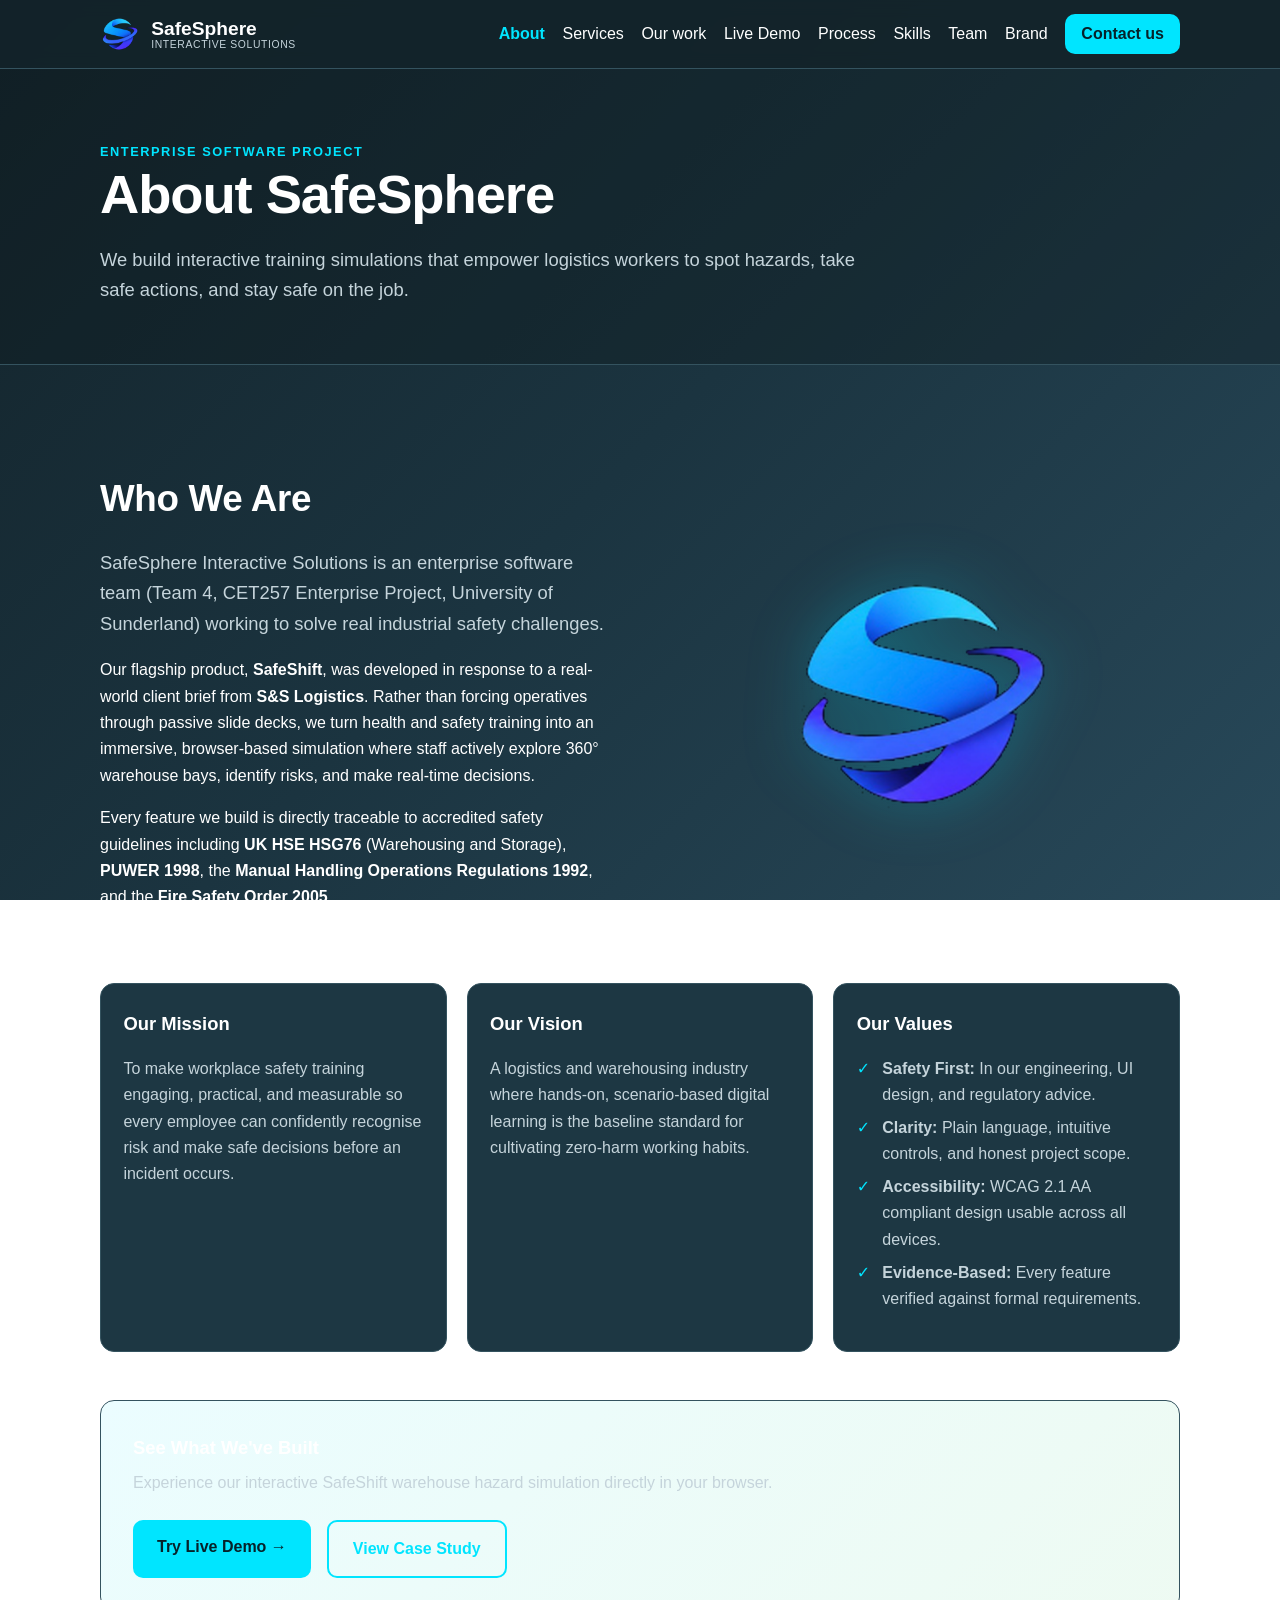
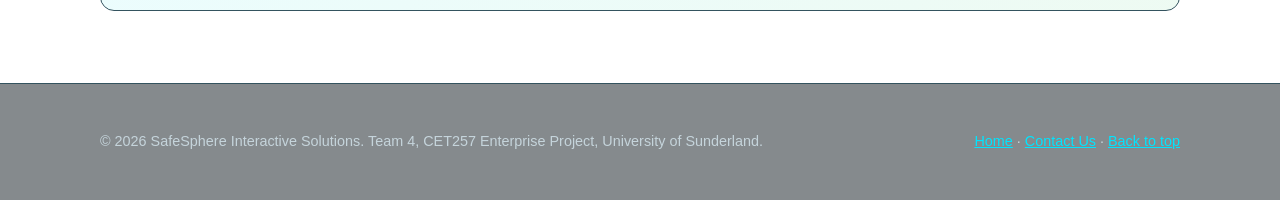
==== about.html @ 404e3660 "Add SafeSphere website and Vercel deployment configuration" ====
<!DOCTYPE html>
<html lang="en">
<head>
  <meta charset="utf-8">
  <meta name="viewport" content="width=device-width, initial-scale=1">
  <title>About Us · SafeSphere Interactive Solutions</title>
  <meta name="description" content="SafeSphere Interactive Solutions is a student software engineering team at the University of Sunderland building practical, browser-based safety training software.">
  <link rel="icon" type="image/svg+xml" href="favicon.svg">
  <link rel="icon" type="image/png" href="favicon.png">
  <link rel="stylesheet" href="styles.css?v=20261014_06">
</head>
<body>
  <a class="skip" href="#main">Skip to main content</a>

  <header class="site-header">
    <div class="wrap bar">
      <a class="brand" href="index.html" aria-label="SafeSphere Interactive Solutions, home">
        <img src="logo.png" alt="SafeSphere Logo" width="40" height="40">
        <span><strong>SafeSphere</strong><small>Interactive Solutions</small></span>
      </a>
      <button class="menu-btn" aria-expanded="false" aria-controls="nav">Menu</button>
      <nav id="nav" aria-label="Primary">
        <ul>
          <li><a href="about.html" class="active" aria-current="page">About</a></li>
          <li><a href="services.html">Services</a></li>
          <li><a href="work.html">Our work</a></li>
          <li><a href="demo.html">Live Demo</a></li>
          <li><a href="process.html">Process</a></li>
          <li><a href="skills.html">Skills</a></li>
          <li><a href="team.html">Team</a></li>
          <li><a href="brand.html">Brand</a></li>
          <li><a class="btn btn-sm" href="contact.html">Contact us</a></li>
        </ul>
      </nav>
    </div>
  </header>

  <main id="main">
    <div class="page-hero">
      <div class="wrap">
        <p class="eyebrow">Enterprise Software Project</p>
        <h1>About SafeSphere</h1>
        <p class="lead narrow">We build interactive training simulations that empower logistics workers to spot hazards, take safe actions, and stay safe on the job.</p>
      </div>
    </div>

    <section class="section">
      <div class="wrap">
        <div class="grid two" style="align-items:center;gap:3rem;">
          <div>
            <h2>Who We Are</h2>
            <p class="lead">SafeSphere Interactive Solutions is an enterprise software team (Team 4, CET257 Enterprise Project, University of Sunderland) working to solve real industrial safety challenges.</p>
            <p>Our flagship product, <strong>SafeShift</strong>, was developed in response to a real-world client brief from <strong>S&amp;S Logistics</strong>. Rather than forcing operatives through passive slide decks, we turn health and safety training into an immersive, browser-based simulation where staff actively explore 360° warehouse bays, identify risks, and make real-time decisions.</p>
            <p>Every feature we build is directly traceable to accredited safety guidelines including <strong>UK HSE HSG76</strong> (Warehousing and Storage), <strong>PUWER 1998</strong>, the <strong>Manual Handling Operations Regulations 1992</strong>, and the <strong>Fire Safety Order 2005</strong>.</p>
          </div>
          <div style="text-align:center;">
            <img src="logo.png" alt="SafeSphere 360 Logo" width="280" height="280" style="filter:drop-shadow(0 0 30px rgba(0,229,255,0.25));">
          </div>
        </div>

        <div class="grid three" style="margin-top:3.5rem;">
          <article class="card">
            <h3>Our Mission</h3>
            <p>To make workplace safety training engaging, practical, and measurable so every employee can confidently recognise risk and make safe decisions before an incident occurs.</p>
          </article>
          <article class="card">
            <h3>Our Vision</h3>
            <p>A logistics and warehousing industry where hands-on, scenario-based digital learning is the baseline standard for cultivating zero-harm working habits.</p>
          </article>
          <article class="card">
            <h3>Our Values</h3>
            <ul class="tick">
              <li><strong>Safety First:</strong> In our engineering, UI design, and regulatory advice.</li>
              <li><strong>Clarity:</strong> Plain language, intuitive controls, and honest project scope.</li>
              <li><strong>Accessibility:</strong> WCAG 2.1 AA compliant design usable across all devices.</li>
              <li><strong>Evidence-Based:</strong> Every feature verified against formal requirements.</li>
            </ul>
          </article>
        </div>

        <div class="card" style="margin-top:3rem;padding:2rem;background:linear-gradient(135deg,rgba(0,229,255,0.08),rgba(34,197,94,0.08));border:1.5px solid var(--line);">
          <div style="display:flex;justify-content:space-between;align-items:center;flex-wrap:wrap;gap:1.5rem;">
            <div>
              <h3 style="margin:0 0 .4rem;">See What We've Built</h3>
              <p style="margin:0;color:var(--muted);">Experience our interactive SafeShift warehouse hazard simulation directly in your browser.</p>
            </div>
            <div style="display:flex;gap:1rem;">
              <a href="demo.html" class="btn">Try Live Demo &rarr;</a>
              <a href="work.html" class="btn btn-ghost">View Case Study</a>
            </div>
          </div>
        </div>
      </div>
    </section>
  </main>

  <footer class="site-footer">
    <div class="wrap foot">
      <p>&copy; <span id="year">2026</span> SafeSphere Interactive Solutions. Team 4, CET257 Enterprise Project, University of Sunderland.</p>
      <p><a href="index.html">Home</a> · <a href="contact.html">Contact Us</a> · <a href="#top">Back to top</a></p>
    </div>
  </footer>

  <script src="script.js?v=20261014_06"></script>
</body>
</html>
---- styles.css ----
:root{
  --canvas:#13232a; --mid:#1b3440; --end:#28495a;
  --surface:#1d3743; --raised:#244552; --line:#34535f;
  --fg:#fff; --muted:#c5d4db;
  --accent:#00e5ff; --accent-h:#70efff; --on-accent:#06222a;
  --red:#e5484d;
  --font:"Helvetica Neue",Helvetica,Arial,system-ui,sans-serif;
  --max:1120px;
}
*{box-sizing:border-box}
html{scroll-behavior:smooth;scroll-padding-top:5rem}
body{margin:0;font-family:var(--font);line-height:1.65;color:var(--fg);
  background:linear-gradient(135deg,var(--canvas),var(--mid) 50%,var(--end)) fixed}
img{max-width:100%;height:auto}
a{color:var(--accent)}
a:hover{color:var(--accent-h)}
:focus-visible{outline:3px solid var(--accent);outline-offset:3px}
.wrap{max-width:var(--max);margin:0 auto;padding:0 1.25rem}
.narrow{max-width:760px}
.sr{position:absolute;width:1px;height:1px;overflow:hidden;clip:rect(0 0 0 0)}
.skip{position:absolute;left:-999px;top:0;background:var(--accent);color:var(--on-accent);padding:.75rem 1rem;z-index:100}
.skip:focus{left:0}

.site-header{position:sticky;top:0;z-index:50;background:rgba(19,35,42,.92);backdrop-filter:blur(8px);border-bottom:1px solid var(--line)}
.bar{display:flex;align-items:center;justify-content:space-between;min-height:68px;gap:1rem}
.brand{display:flex;align-items:center;gap:.7rem;text-decoration:none;color:var(--fg)}
.brand span{display:flex;flex-direction:column;line-height:1.1}
.brand strong{font-size:1.2rem}
.brand small{font-size:.65rem;letter-spacing:.06em;color:var(--muted);text-transform:uppercase}
nav ul{display:flex;gap:1.1rem;align-items:center;list-style:none;margin:0;padding:0}
nav a{color:var(--fg);text-decoration:none;font-weight:500;transition:color .15s}
nav a:hover{color:var(--accent)}
nav a.active,nav a[aria-current="page"]{color:var(--accent)!important;font-weight:700}
.menu-btn{display:none;background:none;border:1px solid var(--line);color:var(--fg);padding:.5rem .9rem;border-radius:8px;font:inherit;cursor:pointer}
.page-hero{padding:4.5rem 0 2.5rem;border-bottom:1px solid var(--line);background:rgba(12,23,28,.35)}
.page-hero h1{margin:.2rem 0 .6rem}

.btn{display:inline-block;background:var(--accent);color:var(--on-accent)!important;font:inherit;font-weight:700;padding:.85rem 1.5rem;border-radius:10px;border:0;text-decoration:none;cursor:pointer;transition:transform .15s,background .15s}
.btn:hover{background:var(--accent-h);transform:translateY(-1px)}
.btn-ghost{background:transparent;color:var(--accent)!important;border:2px solid var(--accent)}
.btn-ghost:hover{background:rgba(0,229,255,.1)}
.btn-sm{padding:.45rem 1rem}

.hero{padding:5rem 0 4rem}
.hero-grid{display:grid;grid-template-columns:1.4fr 1fr;gap:3rem;align-items:center}
h1{font-size:clamp(2rem,5vw,3.4rem);line-height:1.12;margin:.3rem 0 1rem;letter-spacing:-.02em}
.hl{color:var(--accent)}
.eyebrow{text-transform:uppercase;letter-spacing:.12em;font-size:.8rem;font-weight:700;color:var(--accent);margin:0}
.lead{font-size:1.15rem;color:var(--muted)}
.actions{display:flex;gap:1rem;flex-wrap:wrap;margin:1.6rem 0}
.chips{display:flex;gap:.6rem;flex-wrap:wrap;list-style:none;padding:0;margin:0}
.chips li{border:1px solid var(--line);border-radius:999px;padding:.3rem .9rem;font-size:.85rem;color:var(--muted)}
.hero-art{display:flex;justify-content:center}
.hero-art img{width:min(320px,80%);filter:drop-shadow(0 0 40px rgba(0,229,255,.35))}

.section{padding:4.5rem 0}
.section.alt{background:rgba(12,23,28,.35)}
h2{font-size:clamp(1.6rem,3.5vw,2.3rem);margin:0 0 1rem;letter-spacing:-.01em}
h3{margin:.2rem 0 .5rem;font-size:1.15rem}
.grid{display:grid;gap:1.25rem;margin-top:2rem}
.grid.two{grid-template-columns:repeat(2,1fr)}
.grid.three{grid-template-columns:repeat(3,1fr)}
.grid.four{grid-template-columns:repeat(4,1fr)}
.card{background:var(--surface);border:1px solid var(--line);border-radius:14px;padding:1.4rem;transition:transform .2s,border-color .2s}
.card:hover{transform:translateY(-3px);border-color:var(--accent)}
.card p,.card li{color:var(--muted)}
.tick{list-style:none;padding:0}
.tick li{padding-left:1.6rem;position:relative;margin:.4rem 0}
.tick li::before{content:"\2713";position:absolute;left:0;color:var(--accent);font-weight:700}
.note{font-size:.9rem;color:var(--muted)}

.case{display:grid;grid-template-columns:1.6fr 1fr;gap:2rem;margin-top:1.5rem;align-items:start}
dl{margin:0}dt{font-weight:700;margin-top:.8rem}dd{margin:0;color:var(--muted)}

.steps{list-style:none;counter-reset:s;display:grid;grid-template-columns:repeat(5,1fr);gap:1rem;padding:0;margin-top:2rem}
.steps li{counter-increment:s;background:var(--surface);border:1px solid var(--line);border-radius:14px;padding:1.2rem}
.steps li::before{content:counter(s);display:grid;place-items:center;width:2rem;height:2rem;border-radius:50%;background:var(--accent);color:var(--on-accent);font-weight:700;margin-bottom:.6rem}
.steps p{color:var(--muted);font-size:.92rem;margin:0}

.pills{list-style:none;display:flex;flex-wrap:wrap;gap:.5rem;padding:0;margin:0}
.pills li{background:var(--raised);padding:.3rem .8rem;border-radius:999px;font-size:.88rem;color:var(--fg)}
.person{text-align:center}
.avatar{width:72px;height:72px;border-radius:50%;background:var(--raised);border:2px solid var(--accent);display:grid;place-items:center;margin:0 auto .8rem;font-weight:700}
.role{color:var(--accent)!important;font-weight:600}
.logo-demo{background:var(--canvas);border-radius:12px;display:grid;place-items:center;padding:1.2rem;margin-bottom:1rem}
.swatches{list-style:none;padding:0;display:grid;gap:.5rem}
.swatches li{display:flex;align-items:center;gap:.8rem;color:var(--fg)}
.swatches span{width:34px;height:34px;border-radius:8px;flex:none}
code{background:#0f1d24;padding:.1rem .4rem;border-radius:4px;color:var(--muted)}

.cta{text-align:center}
.cta .wrap{margin:0 auto}
.form{display:grid;gap:.4rem;text-align:left;margin:1.5rem 0}
.form label{font-weight:600;margin-top:.6rem}
.form input,.form textarea{background:#0f1d24;border:1px solid #7f9ca8;color:var(--fg);padding:.8rem;border-radius:8px;font:inherit}
.form .btn{margin-top:1rem;justify-self:start}

/* --- Interactive Demo & Simulator Styles --- */
.demo-wrapper{background:var(--surface);border:1px solid var(--line);border-radius:18px;overflow:hidden;margin-top:2rem;box-shadow:0 16px 40px rgba(0,0,0,.4)}
.demo-header-bar{display:flex;justify-content:space-between;align-items:center;flex-wrap:wrap;gap:1rem;padding:1rem 1.4rem;background:var(--raised);border-bottom:1px solid var(--line)}
.demo-tabs{display:flex;gap:.5rem;flex-wrap:wrap}
.demo-tab-btn{background:transparent;color:var(--muted);border:1px solid var(--line);padding:.5rem 1rem;border-radius:8px;font:inherit;font-weight:600;cursor:pointer;display:inline-flex;align-items:center;gap:.4rem;transition:all .15s ease;user-select:none}
.demo-tab-btn *{pointer-events:none}
.demo-tab-btn:hover{color:var(--fg);border-color:var(--accent)}
.demo-tab-btn.active{background:var(--accent);color:var(--on-accent);border-color:var(--accent)}
.demo-status-pill{display:inline-flex;align-items:center;gap:.5rem;font-size:.85rem;color:var(--muted);background:var(--canvas);padding:.35rem .85rem;border-radius:999px;border:1px solid var(--line)}
.demo-status-dot{width:8px;height:8px;border-radius:50%;background:#22c55e;box-shadow:0 0 8px #22c55e}
.demo-content-area{padding:1.4rem}
.demo-view{display:none}
.demo-view.active{display:block;animation:fadeIn .3s ease}

/* Simulator View */
.sim-viewport{position:relative;background:#081116;border-radius:14px;overflow:hidden;border:1px solid var(--line)}
.sim-hud{display:flex;justify-content:space-between;align-items:center;flex-wrap:wrap;gap:1rem;padding:.85rem 1.25rem;background:rgba(19,35,42,.95);border-bottom:1px solid var(--line)}
.sim-metrics{display:flex;gap:1.4rem;align-items:center;flex-wrap:wrap}
.sim-metric-item{font-size:.9rem;color:var(--muted)}
.sim-metric-item strong{color:var(--accent);font-size:1.15rem;margin-left:.25rem}
.sim-reset-btn{background:transparent;color:var(--muted);border:1px solid var(--line);padding:.35rem .85rem;border-radius:6px;font:inherit;font-size:.85rem;cursor:pointer;transition:all .15s}
.sim-reset-btn:hover{color:var(--fg);border-color:var(--accent)}
.sim-stage{position:relative;width:100%;max-width:880px;margin:0 auto;aspect-ratio:800/450;overflow:hidden;border-radius:10px}
.sim-stage svg{width:100%;height:100%;display:block}
.hotspot-group{cursor:pointer;transition:transform .2s ease;pointer-events:all}
.hotspot-group *{pointer-events:all}
.hotspot-group:hover{transform:scale(1.15)}
.hotspot-group:focus-visible{outline:3px solid var(--accent);outline-offset:4px}
.hotspot-pulse{animation:pulse-hazard 2s infinite;transform-origin:center}
@keyframes pulse-hazard{
  0%{r:16;opacity:.85}
  50%{r:26;opacity:.25}
  100%{r:34;opacity:0}
}
.hotspot-group.resolved .hotspot-pulse{display:none}
.hotspot-group.resolved .hotspot-core{fill:#22c55e!important;stroke:#15803d!important}
.hotspot-group.resolved .hotspot-icon{fill:#fff}

/* HTML Hotspot Overlays on Warehouse Scene */
.hotspots-overlay{position:absolute;top:0;left:0;width:100%;height:100%;pointer-events:none}
.scene-hotspot-btn{position:absolute;transform:translate(-50%,-50%);width:42px;height:42px;border-radius:50%;background:var(--red);border:2.5px solid #fff;color:#fff;font-weight:900;font-size:1.05rem;display:grid;place-items:center;cursor:pointer;pointer-events:all;box-shadow:0 0 18px rgba(229,72,77,.85);transition:transform .2s,background .2s,box-shadow .2s;z-index:8;padding:0;font-family:var(--font)}
.scene-hotspot-btn:hover{transform:translate(-50%,-50%) scale(1.22);box-shadow:0 0 26px rgba(229,72,77,1)}
.scene-hotspot-btn:focus-visible{outline:3px solid var(--accent);outline-offset:3px}
.scene-hotspot-btn .hotspot-pulse-ring{position:absolute;top:-8px;left:-8px;right:-8px;bottom:-8px;border-radius:50%;border:2px solid var(--red);animation:pulse-ring-css 1.8s infinite;pointer-events:none}
@keyframes pulse-ring-css{0%{transform:scale(.8);opacity:1}100%{transform:scale(1.7);opacity:0}}
.scene-hotspot-btn.resolved{background:#22c55e!important;border-color:#fff!important;box-shadow:0 0 14px rgba(34,197,94,.7)!important}
.scene-hotspot-btn.resolved .hotspot-pulse-ring{display:none!important}

/* Quick Hazard Select Grid */
.hazard-select-grid{display:grid;grid-template-columns:repeat(4,1fr);gap:.6rem;padding:.85rem 1.25rem;background:var(--raised);border-bottom:1px solid var(--line)}
.hazard-select-card{background:var(--surface);border:1.5px solid var(--line);color:var(--fg);padding:.75rem .85rem;border-radius:10px;text-align:left;cursor:pointer;display:flex;flex-direction:column;gap:.25rem;transition:all .15s ease;font:inherit;position:relative}
.hazard-select-card:hover{border-color:var(--accent);background:#254857;transform:translateY(-2px)}
.hazard-select-card.active{border-color:var(--accent);box-shadow:0 0 0 2px var(--accent);background:#254857}
.hazard-select-card.resolved{border-color:#22c55e!important;background:rgba(34,197,94,.14)!important}
.hazard-card-head{display:flex;justify-content:space-between;align-items:center}
.hazard-select-card .hazard-icon{font-size:.85rem;font-weight:700;color:var(--accent)}
.hazard-select-card.resolved .hazard-icon{color:#86efac!important}
.hazard-badge{font-size:.68rem;padding:.15rem .45rem;border-radius:4px;background:rgba(0,229,255,.15);color:var(--accent);border:1px solid rgba(0,229,255,.3);font-weight:700;letter-spacing:.04em;text-transform:uppercase}
.hazard-select-card.resolved .hazard-badge{background:rgba(34,197,94,.2);color:#86efac;border-color:rgba(34,197,94,.4)}
.hazard-select-card .hazard-name{font-size:.88rem;font-weight:600;line-height:1.2}
.hazard-select-card .hazard-sub{font-size:.73rem;color:var(--muted)}
.hazard-select-card .hazard-action-hint{font-size:.72rem;color:var(--accent);font-weight:600;margin-top:.15rem}

/* Centered Hazard Inspection Modal Dialog */
.sim-drawer{position:absolute;top:0;left:0;right:0;bottom:0;z-index:50;display:flex;align-items:center;justify-content:center;padding:1.2rem;opacity:0;pointer-events:none;visibility:hidden;transition:opacity .22s ease,visibility .22s ease}
.sim-drawer.open{opacity:1!important;pointer-events:all!important;visibility:visible!important}
.drawer-backdrop{position:absolute;top:0;left:0;width:100%;height:100%;background:rgba(7,16,21,.85);backdrop-filter:blur(8px);-webkit-backdrop-filter:blur(8px)}
.sim-drawer-modal{position:relative;z-index:2;width:100%;max-width:620px;max-height:94%;overflow-y:auto;background:#0f1f26;border:1.5px solid var(--accent);border-radius:14px;padding:1.6rem 1.8rem;box-shadow:0 24px 60px rgba(0,0,0,.85),0 0 35px rgba(0,229,255,.2);transform:scale(.94);transition:transform .22s cubic-bezier(.16,1,.3,1)}
.sim-drawer.open .sim-drawer-modal{transform:scale(1)}
.drawer-badge{display:inline-block;background:rgba(0,229,255,.15);color:var(--accent);font-size:.75rem;font-weight:700;letter-spacing:.06em;text-transform:uppercase;padding:.2rem .55rem;border-radius:4px;margin-bottom:.4rem;border:1px solid rgba(0,229,255,.3)}
.drawer-header{display:flex;justify-content:space-between;align-items:flex-start;gap:1rem;margin-bottom:.4rem}
.drawer-title{margin:0;font-size:1.25rem;color:var(--fg);line-height:1.3}
.drawer-close{background:rgba(255,255,255,.08);border:1px solid var(--line);color:var(--fg);font-size:1.4rem;cursor:pointer;width:34px;height:34px;border-radius:50%;display:grid;place-items:center;line-height:1;transition:all .15s;flex-shrink:0}
.drawer-close:hover{background:var(--accent);color:var(--on-accent);border-color:var(--accent)}
.drawer-reg{font-size:.85rem;color:var(--accent);margin:0 0 .6rem;font-weight:600}
.drawer-desc{font-size:.95rem;color:var(--muted);margin:0 0 1rem;line-height:1.5}
.drawer-prompt-title{font-size:.85rem;text-transform:uppercase;letter-spacing:.05em;color:var(--fg);margin:1.1rem 0 .5rem;font-weight:700}
.drawer-options{display:grid;gap:.65rem;margin:.6rem 0}
.drawer-opt-btn{display:flex;align-items:flex-start;gap:.9rem;text-align:left;background:#142730;border:1.5px solid #284b5c;color:#ffffff!important;padding:.95rem 1.2rem;border-radius:10px;font:inherit;font-size:.95rem;cursor:pointer;transition:all .18s cubic-bezier(.16,1,.3,1);line-height:1.4;width:100%}
.drawer-opt-btn .opt-letter{display:inline-grid;place-items:center;width:28px;height:28px;min-width:28px;border-radius:50%;background:#0c1a21;border:1.5px solid #3d687c;font-size:.85rem;font-weight:800;color:var(--accent);flex-shrink:0;margin-top:1px}
.drawer-opt-btn .opt-text{flex:1;color:#ffffff!important;font-weight:500}
.drawer-opt-btn:hover:not(:disabled){border-color:var(--accent);background:#1c3947;transform:translateX(3px);box-shadow:0 4px 14px rgba(0,229,255,.15)}
.drawer-opt-btn:hover:not(:disabled) .opt-letter{background:var(--accent);color:var(--on-accent);border-color:var(--accent)}
.drawer-opt-btn.opt-correct{border-color:#22c55e!important;background:rgba(34,197,94,.2)!important;color:#ffffff!important;box-shadow:0 0 16px rgba(34,197,94,.3)!important}
.drawer-opt-btn.opt-correct .opt-letter{background:#22c55e!important;color:#fff!important;border-color:#22c55e!important}
.drawer-opt-btn.opt-incorrect{border-color:var(--red)!important;background:rgba(229,72,77,.18)!important;color:#ffffff!important;box-shadow:0 0 16px rgba(229,72,77,.3)!important}
.drawer-opt-btn.opt-incorrect .opt-letter{background:var(--red)!important;color:#fff!important;border-color:var(--red)!important}
.drawer-opt-btn:disabled:not(.opt-correct):not(.opt-incorrect){opacity:.55;cursor:default}
.drawer-feedback{margin-top:.9rem;padding:.9rem 1.1rem;border-radius:8px;font-size:.92rem;display:none}
.drawer-feedback.correct{display:block;background:rgba(34,197,94,.18);border:1px solid #22c55e;color:#86efac}
.drawer-feedback.incorrect{display:block;background:rgba(229,72,77,.18);border:1px solid var(--red);color:#fca5a5}
.drawer-footer{display:flex;justify-content:space-between;align-items:center;margin-top:1.1rem;padding-top:.85rem;border-top:1px solid var(--line)}
.sim-hint{font-size:.85rem;color:var(--muted);display:flex;align-items:center;gap:.4rem;padding:.6rem 1rem;background:rgba(0,229,255,.07);border-top:1px solid var(--line)}

/* Completion Banner */
.sim-completion-banner{display:none;background:linear-gradient(135deg,rgba(0,229,255,.15),rgba(34,197,94,.15));border:2px solid var(--accent);border-radius:12px;padding:1.4rem;text-align:center;margin-top:1.2rem;animation:fadeIn .4s ease}
.sim-completion-banner.show{display:block}

/* Dashboard View */
.dash-kpis{display:grid;grid-template-columns:repeat(4,1fr);gap:1rem;margin-bottom:1.4rem}
.dash-kpi{background:var(--raised);border:1px solid var(--line);border-radius:12px;padding:1.1rem}
.dash-kpi-val{font-size:1.75rem;font-weight:700;color:var(--accent);line-height:1.1}
.dash-kpi-label{font-size:.85rem;color:var(--muted);margin-top:.35rem}
.dash-grid{display:grid;grid-template-columns:1fr 1.1fr;gap:1.25rem}
.dash-card{background:var(--raised);border:1px solid var(--line);border-radius:12px;padding:1.3rem}
.dash-skill-bar{margin:.85rem 0}
.dash-skill-head{display:flex;justify-content:space-between;font-size:.88rem;margin-bottom:.3rem}
.dash-progress-track{width:100%;height:8px;background:var(--canvas);border-radius:999px;overflow:hidden}
.dash-progress-fill{height:100%;background:linear-gradient(90deg,var(--accent),#22c55e);border-radius:999px;transition:width 1s ease}
.dash-table{width:100%;border-collapse:collapse;font-size:.88rem;margin-top:.6rem}
.dash-table th{text-align:left;padding:.5rem;border-bottom:1px solid var(--line);color:var(--muted);font-weight:600}
.dash-table td{padding:.6rem .5rem;border-bottom:1px solid rgba(52,83,95,.4)}
.badge-pass{display:inline-block;background:rgba(34,197,94,.2);color:#86efac;border:1px solid #22c55e;padding:.15rem .5rem;border-radius:4px;font-size:.75rem;font-weight:600}

/* Knowledge Check Assessment Module */
.quiz-box{background:linear-gradient(180deg,#12242c 0%,#0c181e 100%);border:1.5px solid var(--line);border-radius:16px;padding:2rem 2.2rem;max-width:780px;margin:0 auto;box-shadow:0 12px 36px rgba(0,0,0,.45)}
.quiz-q-num{display:inline-flex;align-items:center;gap:.5rem;font-size:.8rem;text-transform:uppercase;color:var(--accent);letter-spacing:.08em;font-weight:700;background:rgba(0,229,255,.1);border:1px solid rgba(0,229,255,.25);padding:.3rem .85rem;border-radius:999px;margin-bottom:1rem}
.quiz-question{font-size:1.25rem;font-weight:700;color:#ffffff;line-height:1.45;margin:0 0 1.5rem}
.quiz-options{display:grid;gap:.85rem}
.quiz-opt{display:flex;align-items:center;gap:1rem;width:100%;text-align:left;background:#152932;border:1.5px solid #284755;color:#ffffff!important;padding:1rem 1.25rem;border-radius:12px;font:inherit;font-size:1rem;font-weight:500;line-height:1.4;cursor:pointer;transition:all .2s cubic-bezier(.16,1,.3,1);box-shadow:0 2px 8px rgba(0,0,0,.25);position:relative}
.quiz-opt-badge{display:inline-grid;place-items:center;width:34px;height:34px;min-width:34px;border-radius:8px;background:#0d1a20;border:1.5px solid #33596a;color:var(--accent);font-size:.92rem;font-weight:800;transition:all .2s ease;flex-shrink:0}
.quiz-opt-text{flex:1;color:#ffffff!important;font-size:1rem;font-weight:500}
.quiz-opt-indicator{font-size:.92rem;font-weight:700;opacity:0;transition:opacity .2s ease;margin-left:auto;padding:.2rem .6rem;border-radius:4px}
.quiz-opt:hover:not(:disabled){border-color:var(--accent);background:#1c3845;transform:translateY(-2px);box-shadow:0 6px 20px rgba(0,229,255,.18)}
.quiz-opt:hover:not(:disabled) .quiz-opt-badge{background:var(--accent);color:var(--on-accent);border-color:var(--accent)}
.quiz-opt:focus-visible{outline:3px solid var(--accent);outline-offset:2px}
.quiz-opt.correct{border-color:#22c55e!important;background:rgba(34,197,94,.18)!important;color:#ffffff!important;box-shadow:0 0 18px rgba(34,197,94,.25)!important}
.quiz-opt.correct .quiz-opt-badge{background:#22c55e!important;color:#ffffff!important;border-color:#22c55e!important}
.quiz-opt.correct .quiz-opt-indicator{opacity:1;color:#86efac;background:rgba(34,197,94,.25)}
.quiz-opt.incorrect{border-color:var(--red)!important;background:rgba(229,72,77,.18)!important;color:#ffffff!important;box-shadow:0 0 18px rgba(229,72,77,.25)!important}
.quiz-opt.incorrect .quiz-opt-badge{background:var(--red)!important;color:#ffffff!important;border-color:var(--red)!important}
.quiz-opt.incorrect .quiz-opt-indicator{opacity:1;color:#fca5a5;background:rgba(229,72,77,.25)}
.quiz-opt:disabled:not(.correct):not(.incorrect){opacity:.55;cursor:default;background:#101f25;border-color:#1e3540}
.quiz-actions{display:flex;justify-content:space-between;align-items:center;margin-top:1.6rem;padding-top:1.2rem;border-top:1px solid var(--line)}

@keyframes fadeIn{from{opacity:0;transform:translateY(6px)}to{opacity:1;transform:translateY(0)}}

.site-footer{border-top:1px solid var(--line);padding:2rem 0;background:rgba(12,23,28,.5)}
.foot{display:flex;justify-content:space-between;gap:1rem;flex-wrap:wrap;font-size:.9rem;color:var(--muted)}

@media (max-width:980px){
  .grid.four{grid-template-columns:repeat(2,1fr)}
  .steps{grid-template-columns:repeat(2,1fr)}
  .dash-kpis{grid-template-columns:repeat(2,1fr)}
  .dash-grid{grid-template-columns:1fr}
}
@media (max-width:820px){
  .menu-btn{display:block}
  nav{display:none;position:absolute;top:68px;left:0;right:0;background:var(--canvas);border-bottom:1px solid var(--line);padding:1rem 1.25rem}
  nav.open{display:block}
  nav ul{flex-direction:column;align-items:flex-start}
  .hero-grid,.case,.grid.two,.grid.three{grid-template-columns:1fr}
  .hero-art{order:-1}
  .sim-stage{min-height:360px}
  .hazard-select-grid{grid-template-columns:repeat(2,1fr)}
}
@media (max-width:640px){
  .dash-kpis{grid-template-columns:1fr}
  .sim-hud{flex-direction:column;align-items:flex-start}
  .demo-header-bar{flex-direction:column;align-items:flex-start}
  .drawer-header{flex-direction:column}
}
@media (max-width:520px){.grid.four,.steps{grid-template-columns:1fr};.hazard-select-grid{grid-template-columns:1fr}}
@media (prefers-reduced-motion:reduce){*{transition:none!important;scroll-behavior:auto!important}}
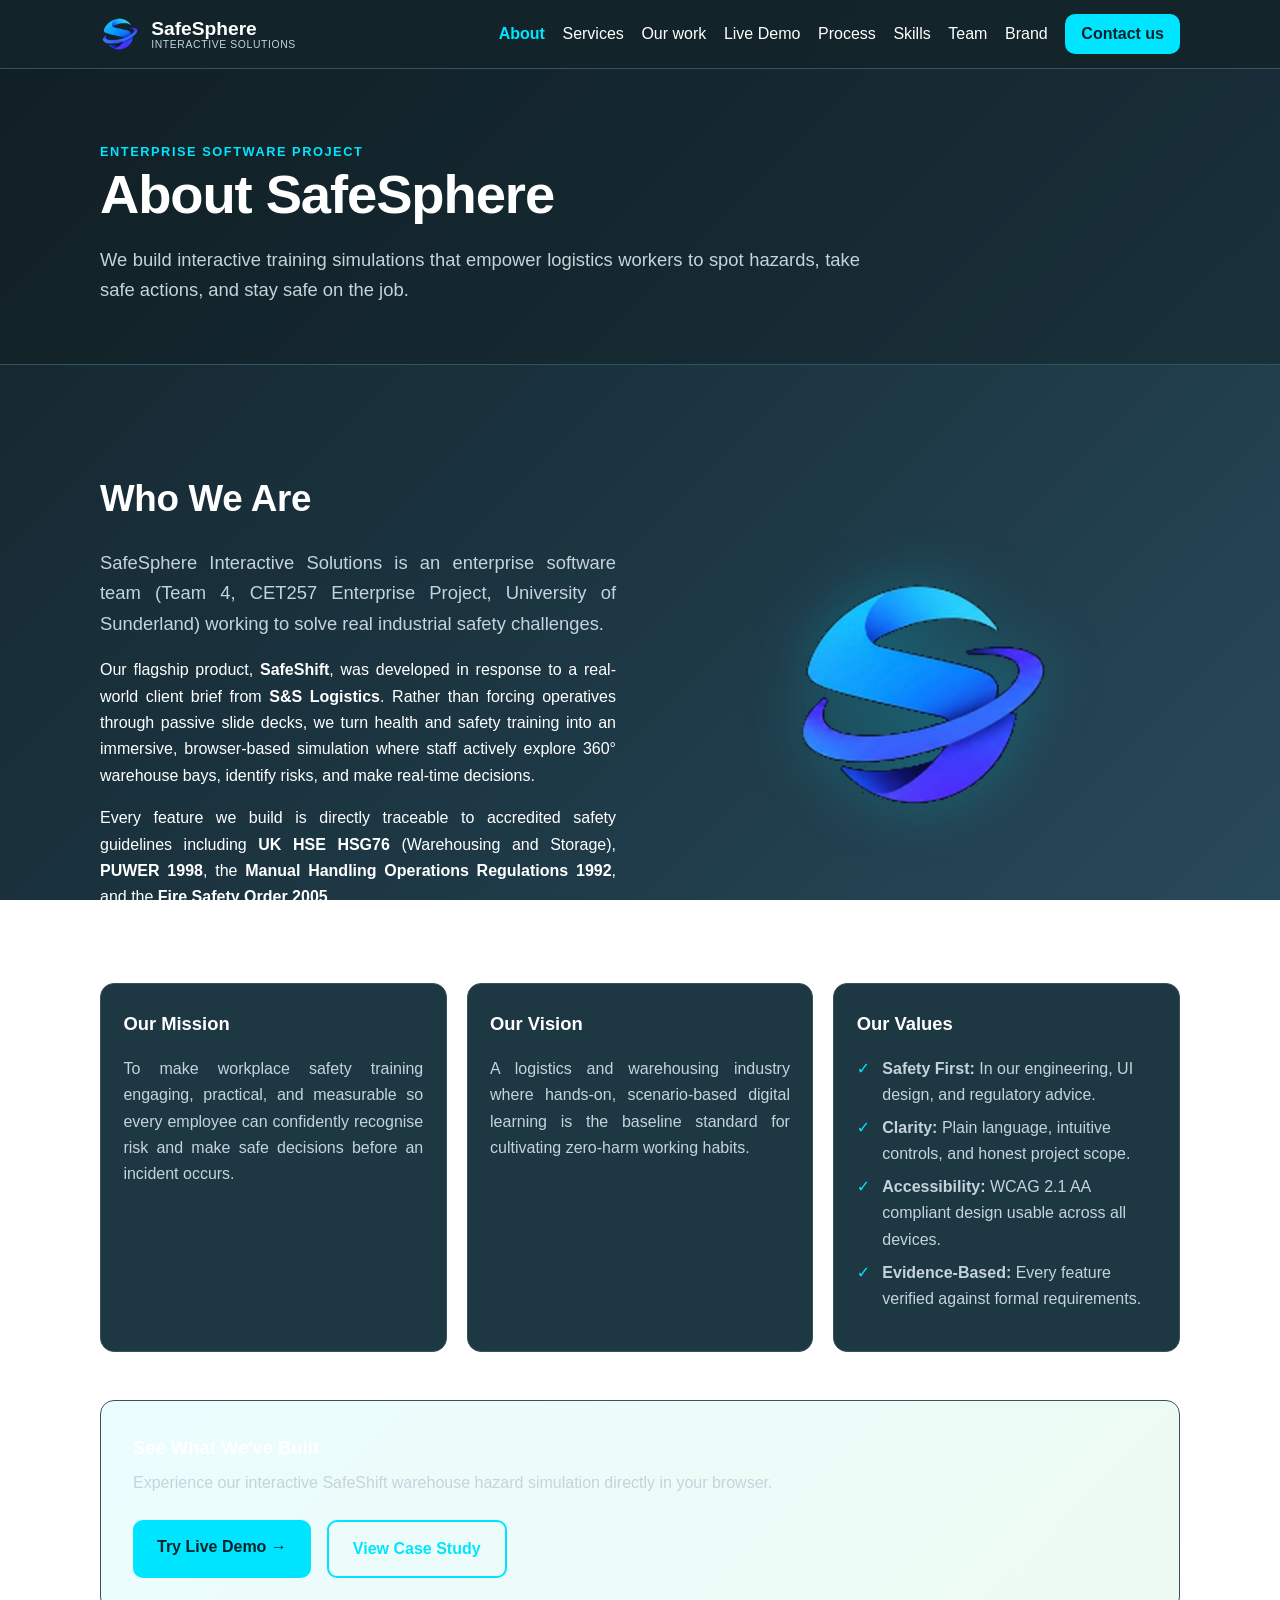
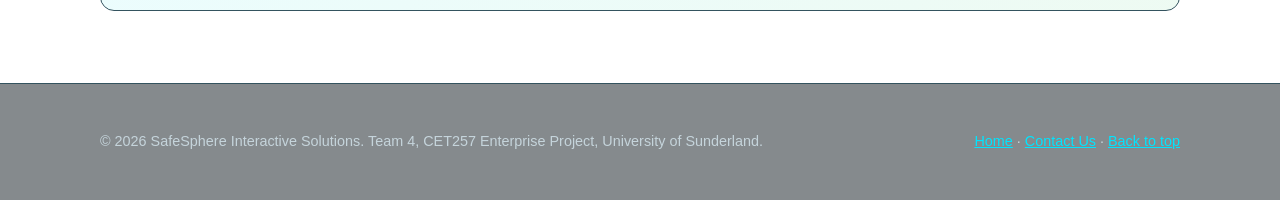
==== commit 850e5c9f: "Enhance paragraph justification, update contact emails, and fix button contrast" ====
--- a/about.html
+++ b/about.html
@@ -7,7 +7,7 @@
   <meta name="description" content="SafeSphere Interactive Solutions is a student software engineering team at the University of Sunderland building practical, browser-based safety training software.">
   <link rel="icon" type="image/svg+xml" href="favicon.svg">
   <link rel="icon" type="image/png" href="favicon.png">
-  <link rel="stylesheet" href="styles.css?v=20261014_06">
+  <link rel="stylesheet" href="styles.css?v=20261014_09">
 </head>
 <body>
   <a class="skip" href="#main">Skip to main content</a>
--- a/styles.css
+++ b/styles.css
@@ -11,6 +11,8 @@
 html{scroll-behavior:smooth;scroll-padding-top:5rem}
 body{margin:0;font-family:var(--font);line-height:1.65;color:var(--fg);
   background:linear-gradient(135deg,var(--canvas),var(--mid) 50%,var(--end)) fixed}
+p, .card p, .lead, article p, .steps p, dd, .drawer-desc{text-align:justify!important;text-justify:inter-word!important}
+.role, .card .role, .person .role{text-align:center!important}
 img{max-width:100%;height:auto}
 a{color:var(--accent)}
 a:hover{color:var(--accent-h)}
@@ -30,7 +32,8 @@
 nav ul{display:flex;gap:1.1rem;align-items:center;list-style:none;margin:0;padding:0}
 nav a{color:var(--fg);text-decoration:none;font-weight:500;transition:color .15s}
 nav a:hover{color:var(--accent)}
-nav a.active,nav a[aria-current="page"]{color:var(--accent)!important;font-weight:700}
+nav a:not(.btn).active,nav a:not(.btn)[aria-current="page"]{color:var(--accent)!important;font-weight:700}
+nav a.btn.active,nav a.btn[aria-current="page"]{color:var(--on-accent)!important;background:var(--accent-h)!important;box-shadow:0 0 0 2px #fff,0 0 12px rgba(0,229,255,.5);font-weight:700}
 .menu-btn{display:none;background:none;border:1px solid var(--line);color:var(--fg);padding:.5rem .9rem;border-radius:8px;font:inherit;cursor:pointer}
 .page-hero{padding:4.5rem 0 2.5rem;border-bottom:1px solid var(--line);background:rgba(12,23,28,.35)}
 .page-hero h1{margin:.2rem 0 .6rem}
